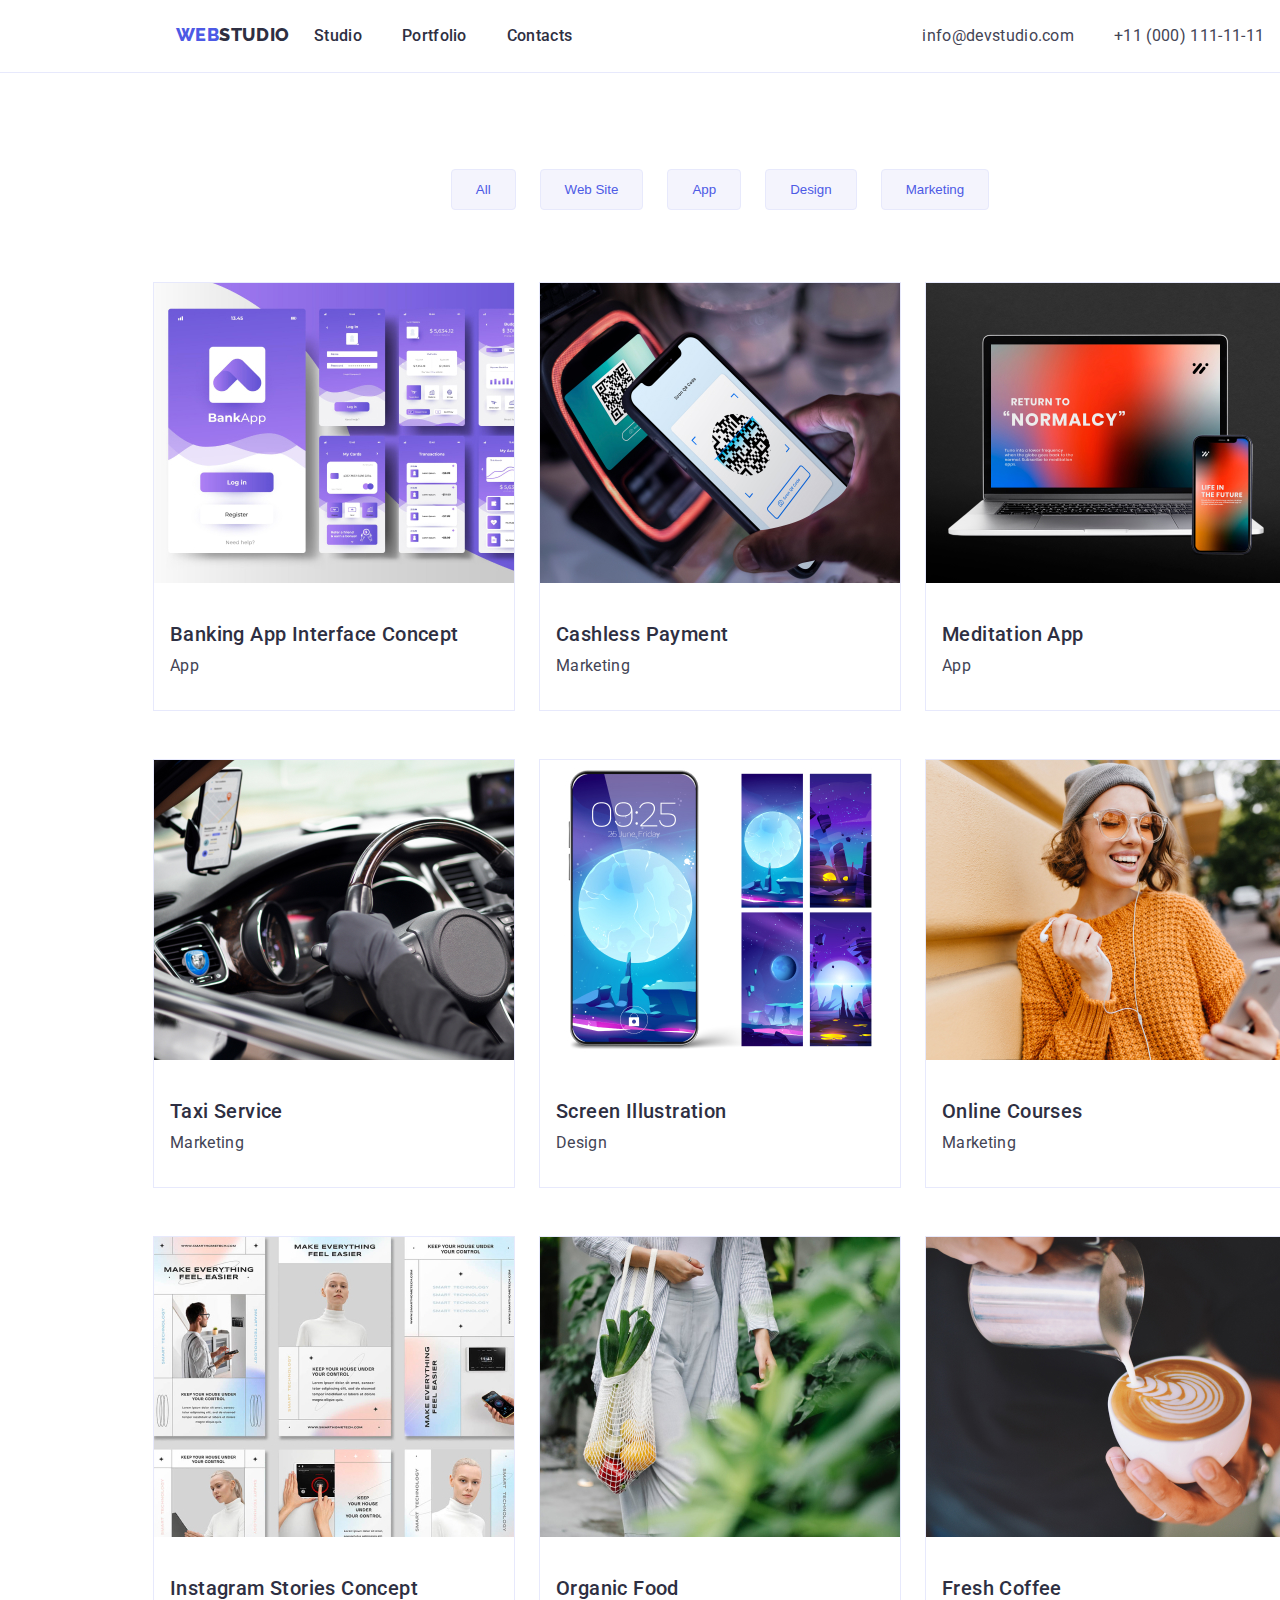
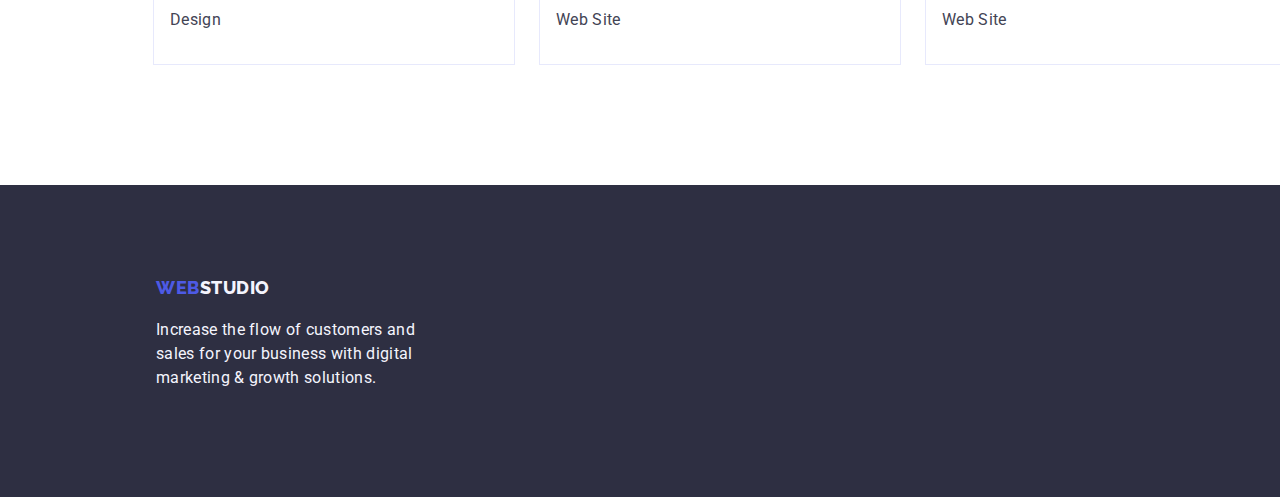
==== portfolio.html @ 3709757a "Initial commit" ====
<!DOCTYPE html>
<html lang="en">
<head>
    <meta charset="UTF-8">
    <meta name="viewport" content="width=\, initial-scale=1.0">
    <title>Portfolio</title>
    <link href="https://fonts.googleapis.com/css2?family=Raleway:wght@800&family=Roboto:wght@400;500;700;900&display=swap"rel="stylesheet">
    
    <link rel="stylesheet" href="./css/style.css">
</head>
<body>
    <header>
        <div class="navigation">
            <nav class="nav-parent">
                <!-- logo -->
                <a href="index.html" target="_parent" class="logo"
                ><span>WEB</span><span>STUDIO</span></a>
                <!-- navigation -->
                <ul class="nav-list">
                    <li>
                        <a href="index.html" target="_parent" class="link">Studio</a>
                    </li>
                    <li>
                        <a href="portfolio.html" target="_parent" class="link">Portfolio</a>
                    </li>
                    <li>
                        <a href="contact.html" target="_parent" class="link">Contacts</a>
                    </li>
                </ul>
            </nav>
            <!-- navigation contact -->
            <ul class="nav-contact">
                <li>
                    <a href="mailto:info@devstudio" target="_parent" class="link">info@devstudio.com</a>
                </li>
                <li>
                    <a href="tel:+110001111111" target="_parent" class="link">+11 (000) 111-11-11</a>
                </li>
            </ul>
        </div>
    </header>
    <main>
        <nav class="nav-btn">
            <button type="button">all</button>
            <button type="button">web site</button>
            <button type="button">app</button>
            <button type="button">design</button>
            <button type="button">marketing</button>
        </nav>
        <section class="picture-container">
            <ul class="picture-parent">
                <li class="picture-list">
                    <img src="./images/app-design.jpg" alt="Banking App" width="360" height="300">
                    <div class="list-disc">
                        <h3>Banking App Interface Concept</h3>
                        <p>App</p>
                    </div>
                </li>
                <li class="picture-list">
                    <img src="./images/qr-code-scanning.jpg" alt="Cashless Payment" width="360" height="300">
                    <div class="list-disc">
                        <h3>Cashless Payment</h3>
                        <p>Marketing</p>
                    </div>
                </li>
                <li class="picture-list">
                    <img src="./images/laptop-phone-display.jpg" alt="Meditation" width="360" height="300">
                    <div class="list-disc">
                        <h3>Meditation App</h3>
                        <p>App</p>
                    </div>
                </li>
            </ul>
            <ul class="picture-parent">
                <li class="picture-list">
                    <img src="./images/car-steering-wheel.jpg" alt="Taxi Service" width="360" height="300">
                    <div class="list-disc">
                        <h3>Taxi Service</h3>
                        <p>Marketing</p>
                    </div>
                </li>
                <li class="picture-list">
                    <img src="./images/phone-screen.jpg" alt="Screen Illustration" width="360" height="300">
                    <div class="list-disc">
                        <h3>Screen Illustration</h3>
                        <p>Design</p>
                    </div>
                </li>
                <li class="picture-list">
                    <img src="./images/smilling.jpg" alt="Online Courses" width="360" height="300">
                    <div class="list-disc">
                        <h3>Online Courses</h3>
                        <p>Marketing</p>
                    </div>
                </li>
            </ul>
            <ul class="picture-parent">
                <li class="picture-list">
                    <img src="./images/AI.jpg" alt="Instagram Stories" width="360" height="300">
                    <div class="list-disc">
                        <h3>Instagram Stories Concept</h3>
                        <p>Design</p>
                    </div>
                </li>
                <li class="picture-list">
                    <img src="./images/food-bag.jpg" alt="Organic Food" width="360" height="300">
                    <div class="list-disc">
                        <h3>Organic Food</h3>
                        <p>Web Site</p>
                    </div>
                </li>
                <li class="picture-list">
                    <img src="./images/coffee.jpg" alt="Fresh Coffee" width="360" height="300">
                    <div class="list-disc">
                        <h3>Fresh Coffee</h3>
                        <p>Web Site</p>
                    </div>
                </li>
            </ul>
        </section>
    </main>
    <footer class="footer-page">
        <div class="footer">
            <a href="index.html" target="_parent" class="logo"><span>WEB</span><span>STUDIO</span></a>
            <p> Increase the flow of customers and <br>
                sales for your business with digital <br>
                marketing & growth solutions.
            </p>
        </div>
    </footer>
</body>
</html>
---- css/style.css ----
:root {
    --IRIS: #4D5AE5;
    --button: #2f3eec;
    --NAVY-BLUE: #2E2F42;
    --CLOUD: #F4F4FD;
    --WHITE: #FFF;
    --SLATE: #434455;
    --ACTIVE: #ff0000;
    --CORNFLOWER: #E7E9FC;
}
/* start of general styling */
body {
    font-family: "Roboto", sans-serif;
    font-size: 16px;
    font-weight: 400;
    color: var(--SLATE);
    line-height: 1.5;
    letter-spacing: 0.32px;
    width: 1440px;
    margin: auto;
}
.logo {
    font-family: "Raleway", sans-serif;
    text-decoration: none;
    font-size: 18px;
    font-weight: 800;
    line-height: 1.16;
    letter-spacing: 0.54px;
    text-transform: uppercase;
}
.logo span:nth-child(1) {
    color: var(--IRIS);
}
.logo span:nth-child(2) {
    color: var(--NAVY-BLUE);
}
.nav-list,
.nav-contact {
    margin: 0;
    list-style: none;
    padding-left: 0;
}
.nav-list .link {
    color: var(--NAVY-BLUE);
    text-decoration: none;
    font-weight: 500;
}
.nav-contact .link {
    color: var(--SLATE);
    text-decoration: none;
}
.link:hover,
.link:focus {
    color: var(--IRIS);
}
.hero {
    background-color: var(--NAVY-BLUE);
}
.hero-text {
    color: var(--WHITE);
    text-align: center;
    font-size: 56px;
    font-weight: 700;
    line-height: 1.07;
    letter-spacing: 1.12px;
}
.hero-btn {
    border: none;
    color: var(--WHITE);
    border-radius: 4px;
    background: var(--IRIS);
    font-weight: 500;
    letter-spacing: 0.64px;
}
.hero-btn:hover,
.hero-btn:focus {
    background-color: var(--button);
}
.body-text-list,
.body-feature-list,
.body-team-list {
    list-style: none;
    padding-left: 0;
}
.body-text-list h3 {
    color: var(--NAVY-BLUE);
    font-size: 20px;
    font-weight: 500;
    letter-spacing: 0.4px;
}
.body-head {
    font-size: 36px;
    font-weight: 700;
    line-height: 1.11;
    letter-spacing: 0.72px;
    text-transform: capitalize;
    text-align: center;
}
.footer-page,
.footer-page span:nth-child(2) {
    background-color: var(--NAVY-BLUE);
    color: var(--CLOUD);
}
/* end of general styling */

/* start of navigation positioning */
.navigation {
    display: flex;
    height: 72px;
    flex-shrink: 0;
    border-bottom: 1px solid var(--CORNFLOWER);
    background: var(--WHITE);
    align-items: center;
    justify-content: center;
}
.logo {
    display: inline-flex;
    height: 24px;
    flex-shrink: 0;
}
.nav-list {
    display: inline-flex;
    gap: 40px;
    padding-inline-start: 20px;
}
.nav-contact {
    display: inline-flex;
    padding-inline-start: 350px;
    gap: 40px;
}
/* end of navigation positionine */

/* start of hero section */
.hero {
    display: flex;
    align-items: center;
    justify-content: center;
    flex-direction: column;
    text-transform: uppercase;
    height: 600px;
    flex-shrink: 0;
}
.hero-btn {
    display: inline-flex;
    padding: 16px 32px;
    align-items: flex-start;
    gap: 10px;
}
/* end of hero section */

/* start of section 1 */
.body-text {
    display: flex;
    height: 300px;
    align-items: center;
    justify-content: center;
    background-color: var(--WHITE);
}
.body-text-list li {
    display: inline-flex;
    flex-direction: column;
    width: 264px;
    padding-left: 24px;
}
.body-text-list li h3{
    margin-bottom: 0;
}
/* end of section 1 */

/* start of section 2 */
.body-feature {
    display: flex;
    height: 500px;
    align-items: center;
    justify-content: center;
    flex-direction: column;
    background-color: var(--WHITE);
}
.body-feature-list {
    display: inline-flex;
    gap: 20px;
}
.body-feature-list li {
    border: 1px solid var(--CORNFLOWER);
    background: url(<path-to-image>), lightgray -72.845px -19px / 144.444% 112.667% no-repeat;
}
/* end of section 2 */

/* start of section 3 */
.body-team {
    display: flex;
    height: 732px;
    align-items: center;
    justify-content: center;
    flex-direction: column;
    background-color: var(--CLOUD);
}
.body-team-list {
    display: inline-flex;
    text-align: center;
    gap: 20px;
}
.image-list {
    display: inline-flex;
    padding-bottom: 0px;
    flex-direction: column;
    align-items: center;

    border-radius: 0px 0px 4px 4px;
    background: var(--WHITE, #FFF);
    box-shadow: 0px 2px 1px 0px rgba(46, 47, 66, 0.08), 
    0px 1px 1px 0px rgba(46, 47, 66, 0.16), 
    0px 1px 6px 0px rgba(46, 47, 66, 0.08);
}
.image-disc {
    display: inline-flex;
    margin-top: 32px;
    margin-bottom: 32px;
    width: 232px;
    flex-direction: column;
    justify-content: center;
    align-items: center;
    gap: 8px;
}
.image-disc h2,
.image-disc p {
    display: inline-flex;
    flex-direction: column;
    margin: 0;
}
/* end of section 3 */

/* start of footer */
.footer-page {
    display: flex;
    height: 312px;
    align-items: center;
    padding-inline-start: 156px;
    padding-inline-end: 156px;
}
.footer .logo{
    display: inline-flex;
    flex-shrink: 0;
}
/* end of footer */

/* start general styling for Portfolio page */
.nav-btn button {
    font-weight: 500;
    text-transform: capitalize;
    color: var(--IRIS);
    padding: 12px 24px;

    border-radius: 4px;
    border: 1px solid var(--CORNFLOWER);
    background: var(--CLOUD);
}

.nav-btn button:hover {
    color: var(--WHITE);
    background-color: var(--IRIS);
}

.picture-parent {
    list-style: none;
}

.picture-list h3 {
    font-size: 20px;
    font-weight: 500;
    color: var(--NAVY-BLUE);
    line-height: 1.2;
    letter-spacing: 0.4px;
}

.picture-list {
    border: 1px solid var(--CORNFLOWER);
    background: var(--WHITE);
}

/* end of general styling for Portfolio page */

/* start of nav button */
.nav-btn {
    display: flex;
    align-items: center;
    justify-content: center;
    gap: 24px;

    margin-top: 96px;
    margin-left: 427px;
    margin-right: 427px;
    margin-bottom: 72px;
}

/* end of nav button */

/* start of picture list */
.picture-container {
    display: flex;
    flex-direction: column;
    padding-bottom: 72px;
}

.picture-parent {
    display: flex;
    align-items: center;
    justify-content: center;
    padding-left: 156px;
    padding-right: 156px;
    gap: 24px;
    margin: 0;
    padding-bottom: 48px;
}
.list-disc {
    display: inline-flex;
    align-items: flex-start;
    justify-content: center;
    flex-direction: column;
    padding: 0px 16px;
    padding-top: 32px;
    padding-bottom: 32px;
    gap: 8px;
    height: 56px;
    width: 328px;
}
.list-disc h3,
.list-disc p {
    margin: 0;
}
/* end of picture list */
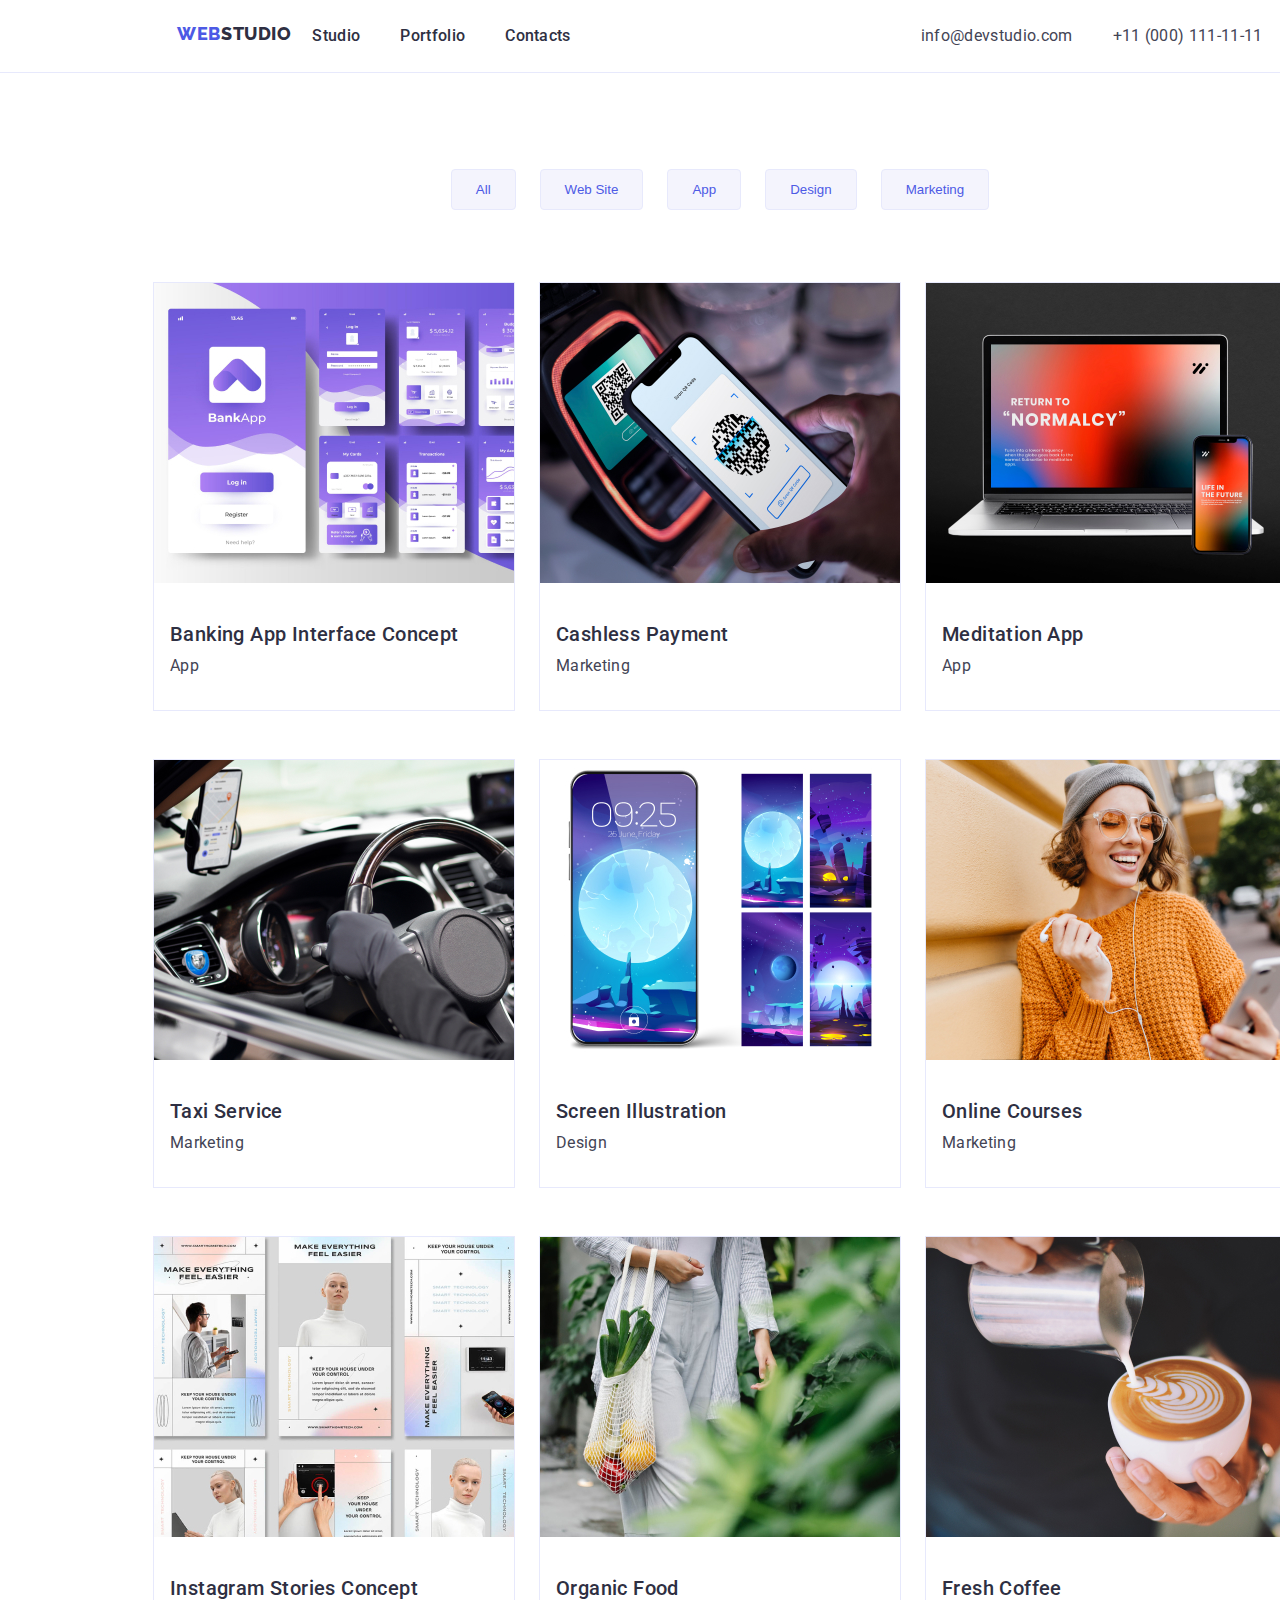
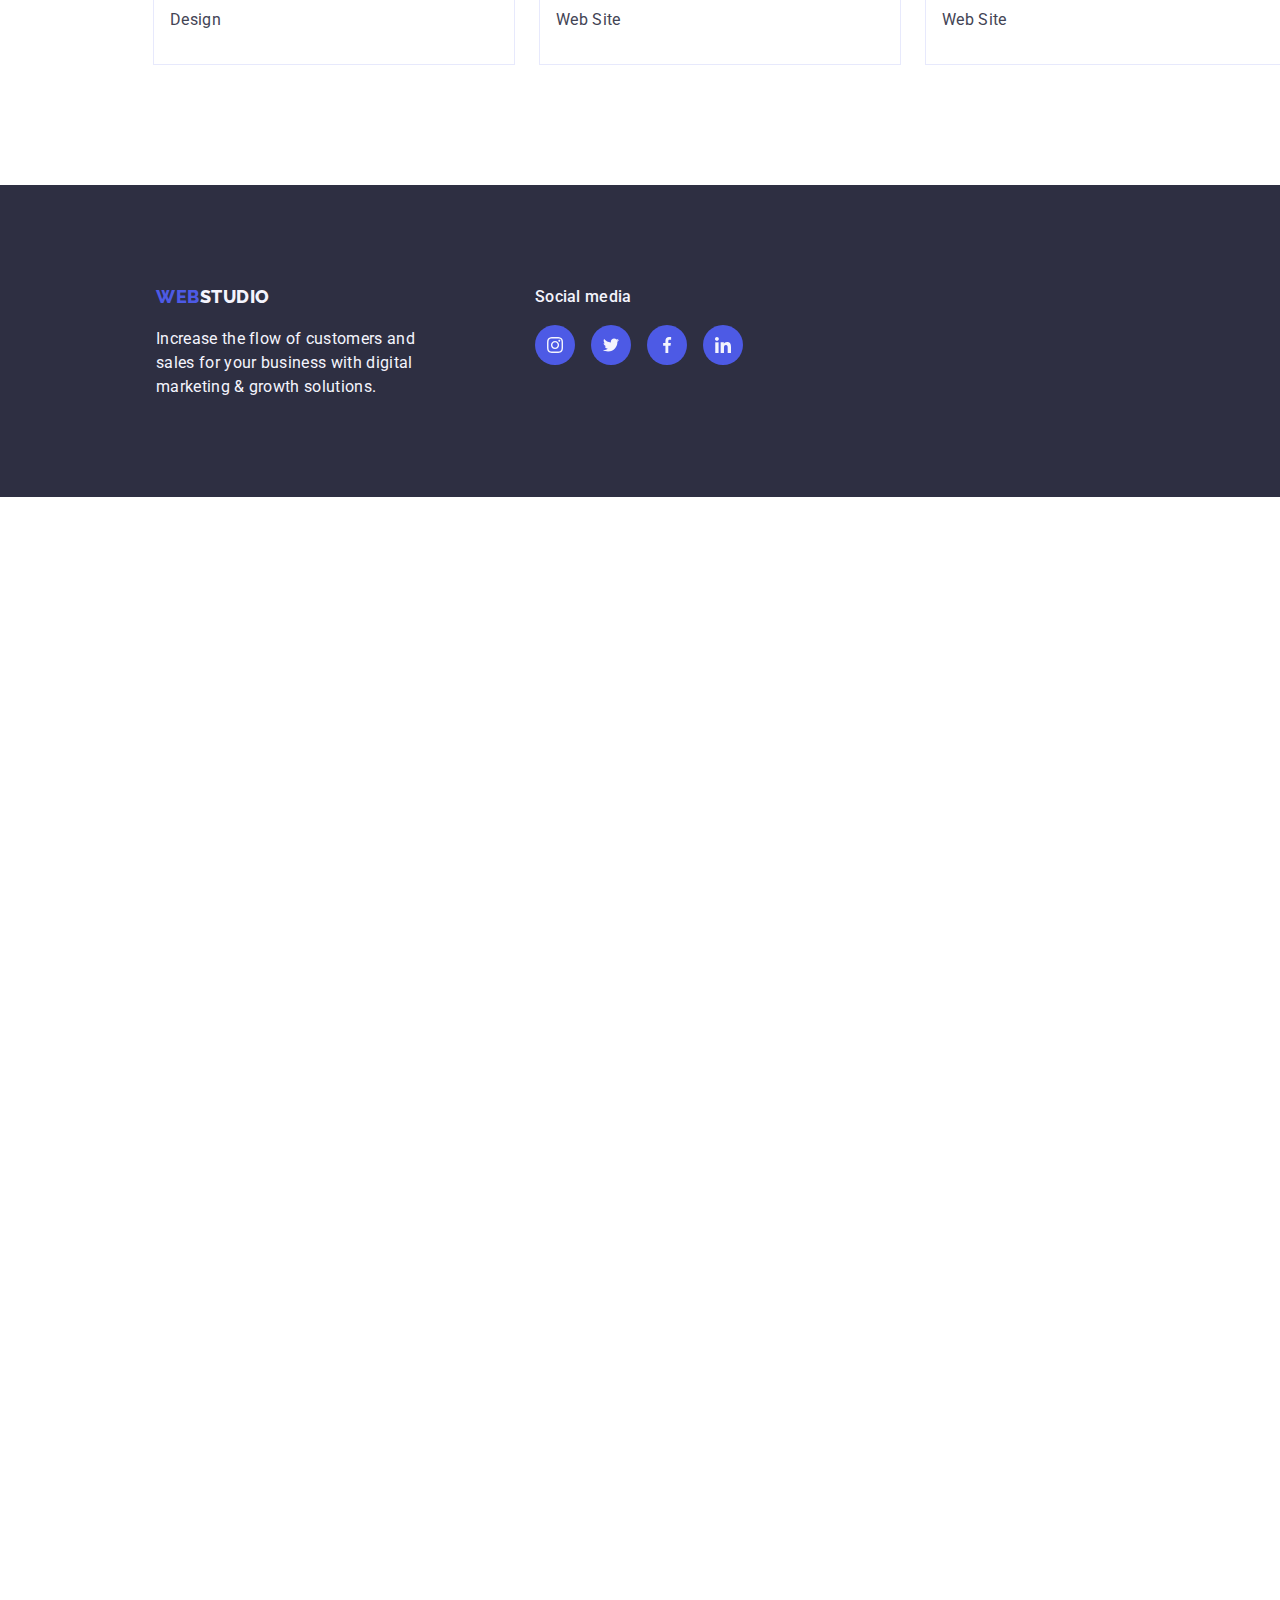
==== commit 8b3b3db8: "new image formation" ====
--- a/portfolio.html
+++ b/portfolio.html
@@ -127,6 +127,23 @@
                 marketing & growth solutions.
             </p>
         </div>
+        <div class="social-container">
+            <p class="social-head">Social media</p>
+            <ul class="social-list">
+                <li>
+                    <img src="./images/Ellipse.svg" alt="instagram">
+                </li>
+                <li>
+                    <img src="./images/Ellipse (1).svg" alt="twiter">
+                </li>
+                <li>
+                    <img src="./images/Ellipse (2).svg" alt="facebook">
+                </li>
+                <li>
+                    <img src="./images/Ellipse (3).svg" alt="linkedin">
+                </li>
+            </ul>
+        </div>
     </footer>
 </body>
 </html>
--- a/css/style.css
+++ b/css/style.css
@@ -1,5 +1,6 @@
 :root {
     --IRIS: #4D5AE5;
+    --OCEAN: #404BBF;
     --button: #2f3eec;
     --NAVY-BLUE: #2E2F42;
     --CLOUD: #F4F4FD;
@@ -7,6 +8,7 @@
     --SLATE: #434455;
     --ACTIVE: #ff0000;
     --CORNFLOWER: #E7E9FC;
+    --GREY: rgba(46, 47, 66, 0.70);
 }
 /* start of general styling */
 body {
@@ -17,6 +19,7 @@
     line-height: 1.5;
     letter-spacing: 0.32px;
     width: 1440px;
+    height: 3200px;
     margin: auto;
 }
 .logo {
@@ -35,7 +38,8 @@
     color: var(--NAVY-BLUE);
 }
 .nav-list,
-.nav-contact {
+.nav-contact,
+.customer-list {
     margin: 0;
     list-style: none;
     padding-left: 0;
@@ -54,7 +58,7 @@
     color: var(--IRIS);
 }
 .hero {
-    background-color: var(--NAVY-BLUE);
+    background-image: url(/images/Dark-bg.png), url(/images/people-office.png);
 }
 .hero-text {
     color: var(--WHITE);
@@ -78,7 +82,7 @@
 }
 .body-text-list,
 .body-feature-list,
-.body-team-list {
+.body-team-list{
     list-style: none;
     padding-left: 0;
 }
@@ -96,6 +100,16 @@
     text-transform: capitalize;
     text-align: center;
 }
+.customer-head{
+    color: var(--NAVY-BLUE, #2E2F42);
+        text-align: center;
+        font-family: Roboto;
+        font-size: 36px;
+        font-weight: 700;
+        line-height: 1.111;
+        letter-spacing: 0.72px;
+        text-transform: capitalize;
+}
 .footer-page,
 .footer-page span:nth-child(2) {
     background-color: var(--NAVY-BLUE);
@@ -113,6 +127,10 @@
     align-items: center;
     justify-content: center;
 }
+.nav-parent {
+    display: inline-flex;
+
+}
 .logo {
     display: inline-flex;
     height: 24px;
@@ -128,7 +146,8 @@
     padding-inline-start: 350px;
     gap: 40px;
 }
-/* end of navigation positionine */
+
+/* end of navigation positioning */
 
 /* start of hero section */
 .hero {
@@ -155,15 +174,27 @@
     align-items: center;
     justify-content: center;
     background-color: var(--WHITE);
+    padding-top: 120px;
 }
 .body-text-list li {
     display: inline-flex;
     flex-direction: column;
     width: 264px;
     padding-left: 24px;
-}
-.body-text-list li h3{
-    margin-bottom: 0;
+    gap: 8px;
+}
+.body-text-list li h3,
+.body-text-list li p{
+    margin: 0;
+}
+.body-img{
+    display: flex;
+    justify-content: center;
+    width: 264px;
+    height: 112px;
+    flex-shrink: 0;
+    border-radius: 4px;
+    background: var(--CLOUD);
 }
 /* end of section 1 */
 
@@ -175,21 +206,19 @@
     justify-content: center;
     flex-direction: column;
     background-color: var(--WHITE);
+    padding-top: 120px;
+    padding-bottom: 120px;
 }
 .body-feature-list {
     display: inline-flex;
     gap: 20px;
-}
-.body-feature-list li {
-    border: 1px solid var(--CORNFLOWER);
-    background: url(<path-to-image>), lightgray -72.845px -19px / 144.444% 112.667% no-repeat;
 }
 /* end of section 2 */
 
 /* start of section 3 */
 .body-team {
     display: flex;
-    height: 732px;
+    height: 788px;
     align-items: center;
     justify-content: center;
     flex-direction: column;
@@ -228,20 +257,71 @@
     flex-direction: column;
     margin: 0;
 }
+.team-social {
+    display: inline-flex;
+    gap: 24px;
+}
 /* end of section 3 */
+
+/* start of customer section */
+.customer-container {
+    display: flex;
+    justify-content: center;
+    flex-direction: column;
+    padding-bottom: 120px;
+    padding-top: 120px;
+    gap: 72px;
+}
+.customer-list{
+    display: inline-flex;
+    justify-content: center;
+    gap: 24px;
+}
+.customer-list img {
+    width: 168px;
+    height: 88px;
+}
+/* end of customer section */
 
 /* start of footer */
 .footer-page {
     display: flex;
     height: 312px;
-    align-items: center;
     padding-inline-start: 156px;
     padding-inline-end: 156px;
 }
-.footer .logo{
-    display: inline-flex;
-    flex-shrink: 0;
-}
+.footer {
+    display: flex;
+    flex-direction: column;
+    padding-top: 101.5px;
+}
+.logo{
+    display: inline-flex;
+    height: 24px;
+    width: 115px;
+}
+.social-container {
+    display: inline-flex;
+    flex-direction: column;
+    gap: 16px;
+    padding-top: 100px;
+    padding-left: 120px;
+}
+.social-head {
+    font-weight: 500;
+    line-height: 1.5;
+    letter-spacing: 0.32px;
+    padding: 0;
+    margin: 0;
+}
+.social-list {
+    display: flex;
+    padding: 0;
+    margin: 0;
+    gap: 16px;
+    list-style: none;
+}
+
 /* end of footer */
 
 /* start general styling for Portfolio page */
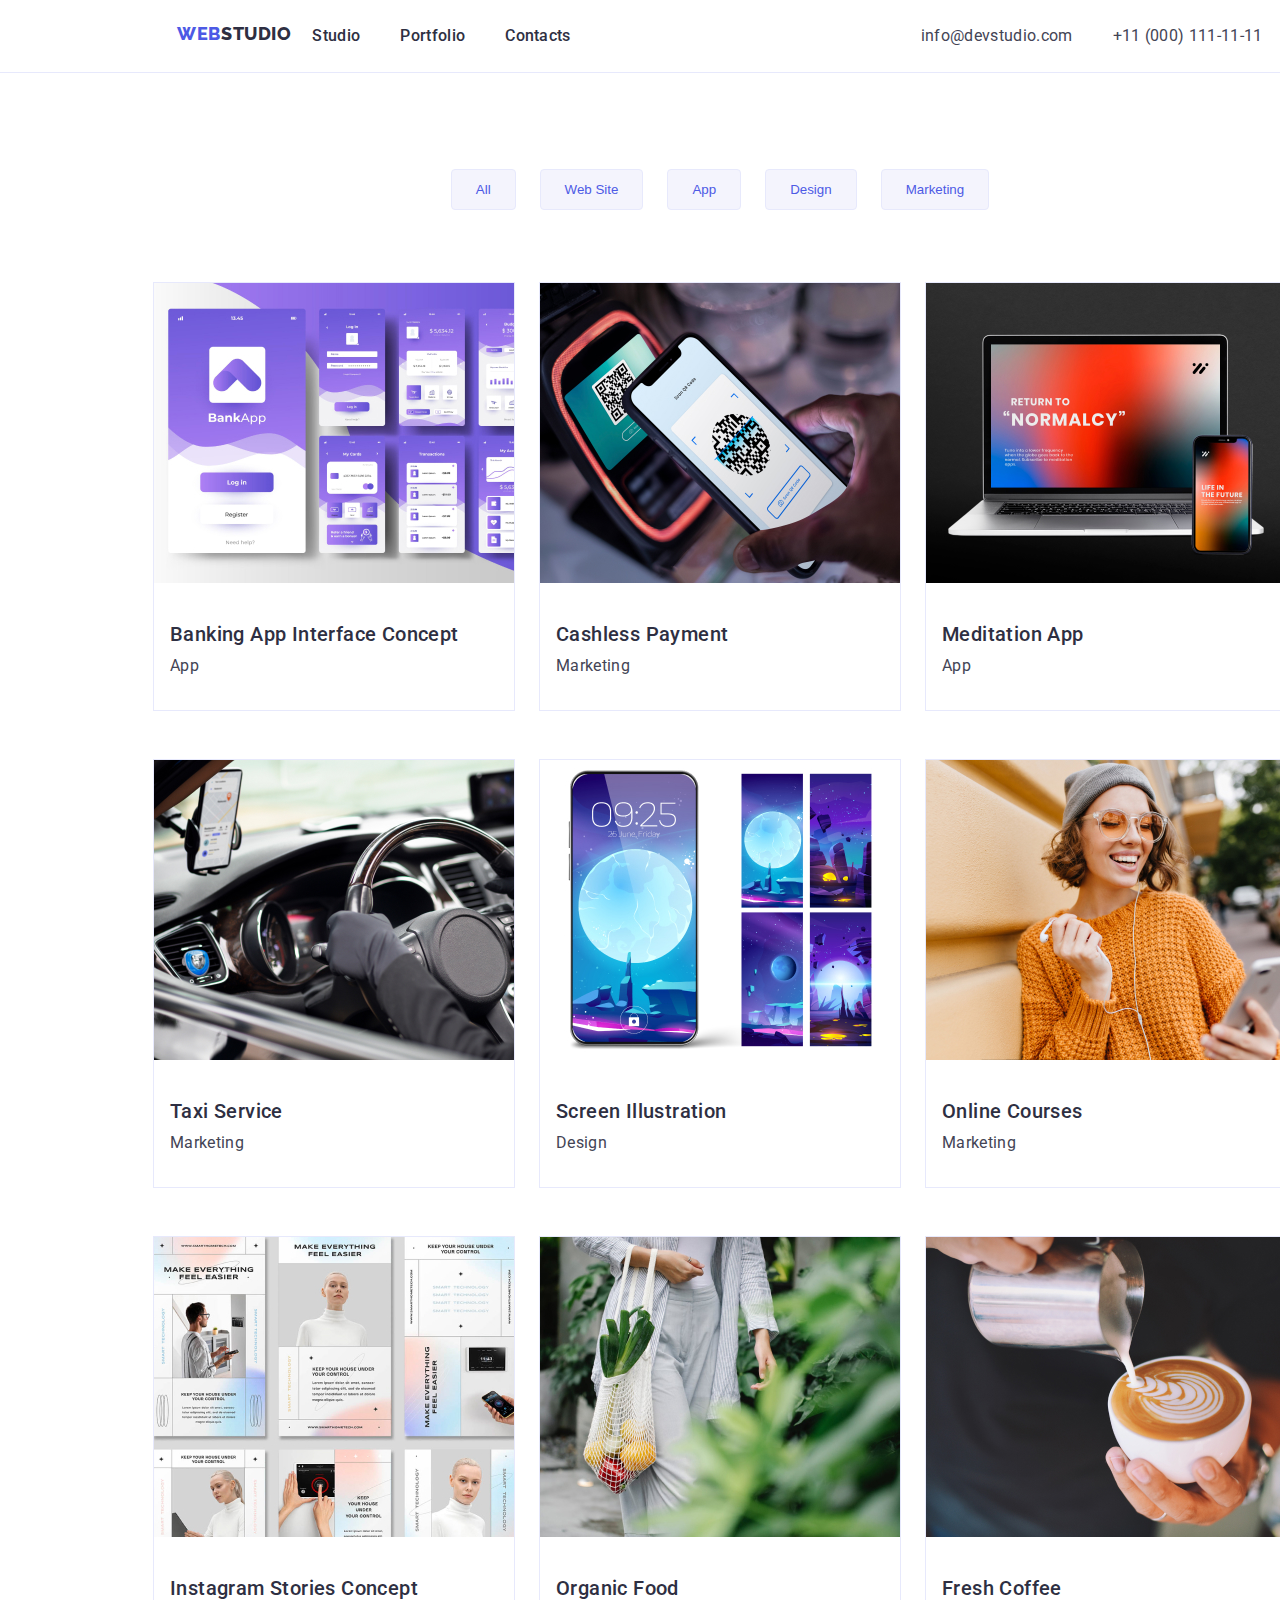
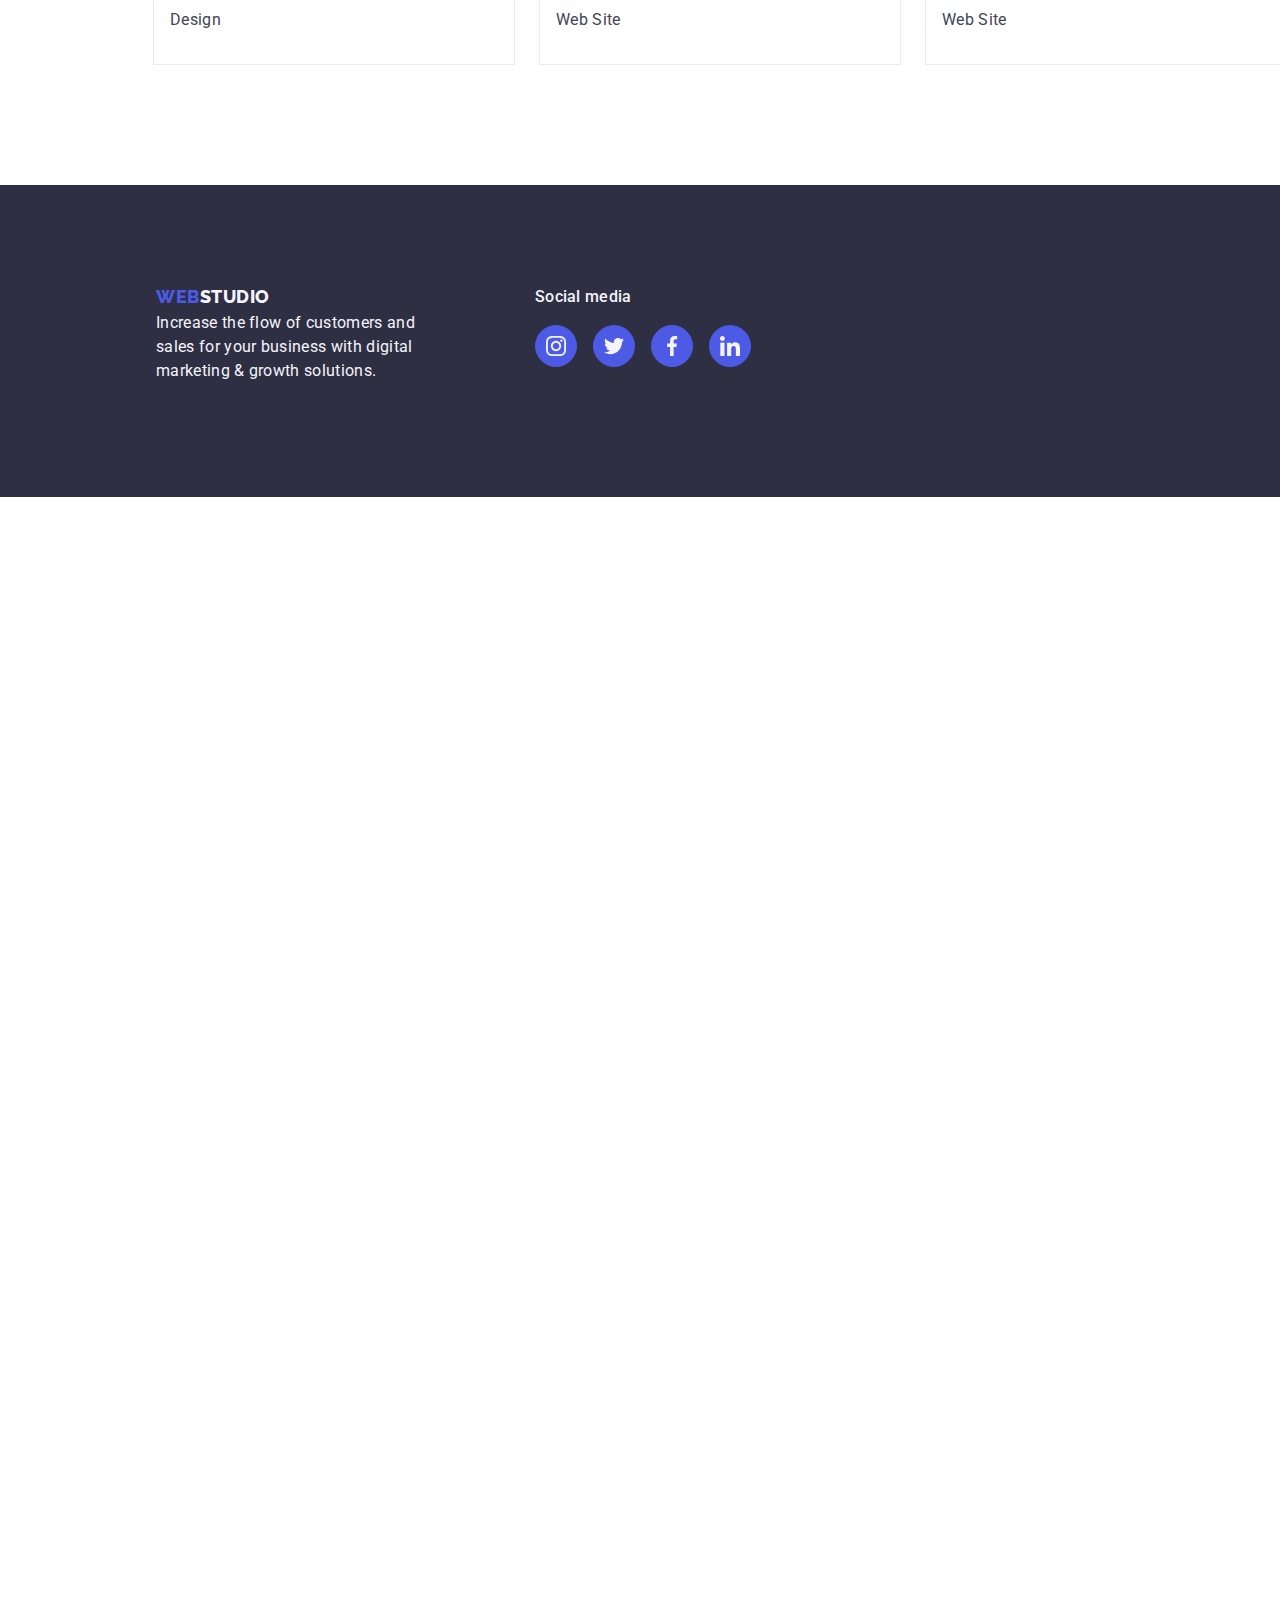
==== commit 9f118988: "Update portfolio.html" ====
--- a/portfolio.html
+++ b/portfolio.html
@@ -13,18 +13,17 @@
         <div class="navigation">
             <nav class="nav-parent">
                 <!-- logo -->
-                <a href="index.html" target="_parent" class="logo"
-                ><span>WEB</span><span>STUDIO</span></a>
+                <a href="index.html" target="_parent" class="logo"><span>WEB</span><span>STUDIO</span></a>
                 <!-- navigation -->
                 <ul class="nav-list">
                     <li>
-                        <a href="index.html" target="_parent" class="link">Studio</a>
+                        <a href="index.html" target="_parent" class="link nav-link">Studio</a>
                     </li>
                     <li>
-                        <a href="portfolio.html" target="_parent" class="link">Portfolio</a>
+                        <a href="portfolio.html" target="_parent" class="link nav-link">Portfolio</a>
                     </li>
                     <li>
-                        <a href="contact.html" target="_parent" class="link">Contacts</a>
+                        <a href="contact.html" target="_parent" class="link nav-link">Contacts</a>
                     </li>
                 </ul>
             </nav>
@@ -131,16 +130,24 @@
             <p class="social-head">Social media</p>
             <ul class="social-list">
                 <li>
-                    <img src="./images/Ellipse.svg" alt="instagram">
+                    <svg class="icons">
+                        <use href="/images/icons.svg#icon-instagram" width="20" height="20"></use>
+                    </svg>
                 </li>
                 <li>
-                    <img src="./images/Ellipse (1).svg" alt="twiter">
+                    <svg class="icons">
+                        <use href="/images/icons.svg#icon-twitter" width="20" height="20"></use>
+                    </svg>
                 </li>
                 <li>
-                    <img src="./images/Ellipse (2).svg" alt="facebook">
+                    <svg class="icons">
+                        <use href="/images/icons.svg#icon-facebook" width="20" height="20"></use>
+                    </svg>
                 </li>
                 <li>
-                    <img src="./images/Ellipse (3).svg" alt="linkedin">
+                    <svg class="icons">
+                        <use href="/images/icons.svg#icon-linkedin" width="20" height="20"></use>
+                    </svg>
                 </li>
             </ul>
         </div>
--- a/css/style.css
+++ b/css/style.css
@@ -9,6 +9,12 @@
     --ACTIVE: #ff0000;
     --CORNFLOWER: #E7E9FC;
     --GREY: rgba(46, 47, 66, 0.70);
+    --GREEN: #31D0AA;
+    --LIGHT-SLATE: #8E8F99;
+}
+* {
+    margin: 0;
+    padding: 0;
 }
 /* start of general styling */
 body {
@@ -55,7 +61,13 @@
 }
 .link:hover,
 .link:focus {
-    color: var(--IRIS);
+    color: var(--OCEAN);
+    cursor: pointer;
+}
+.nav-link:hover {
+    padding-bottom: 20px;
+    border-radius: 2px;
+    border-bottom: 4px solid var(--OCEAN);
 }
 .hero {
     background-image: url(/images/Dark-bg.png), url(/images/people-office.png);
@@ -78,7 +90,8 @@
 }
 .hero-btn:hover,
 .hero-btn:focus {
-    background-color: var(--button);
+    background-color: var(--OCEAN);
+    cursor: pointer;
 }
 .body-text-list,
 .body-feature-list,
@@ -192,9 +205,12 @@
     justify-content: center;
     width: 264px;
     height: 112px;
-    flex-shrink: 0;
-    border-radius: 4px;
+    border-radius: 4px 4px 0 0;
     background: var(--CLOUD);
+}
+.icons-body {
+    display: inline-flex;
+    padding: 24px 100px;
 }
 /* end of section 1 */
 
@@ -258,8 +274,29 @@
     margin: 0;
 }
 .team-social {
+    display: flex;
+    padding: 0;
+    margin: 0;
+    gap: 16px;
+    list-style: none;
+}
+.team-social li {
     display: inline-flex;
     gap: 24px;
+    height: 40px;
+    background-color: var(--IRIS);
+    width: 40px;
+    border: 1px solid var(--IRIS);
+    border-radius: 50%;
+}
+.icons-team {
+    padding: 10px;
+        fill: var(--CLOUD);
+}
+.team-social li:hover {
+    cursor: pointer;
+    background-color: var(--OCEAN);
+    border-color: var(--OCEAN);
 }
 /* end of section 3 */
 
@@ -277,9 +314,25 @@
     justify-content: center;
     gap: 24px;
 }
-.customer-list img {
+.customer-list li {
+    display: inline-flex;
     width: 168px;
     height: 88px;
+    flex-shrink: 0;
+    border-radius: 4px;
+    border: 1px solid var(--LIGHT-SLATE);
+}
+.icons-customer {
+    padding: 16px 32px;
+    width: 104px;
+    height: 56px;
+    fill: var(--LIGHT-SLATE);
+}
+.icons-customer:hover,
+.customer-list li:hover {
+    border-color: var(--OCEAN);
+    cursor: pointer;
+    fill: var(--OCEAN);
 }
 /* end of customer section */
 
@@ -320,6 +373,23 @@
     margin: 0;
     gap: 16px;
     list-style: none;
+}
+.social-list li {
+    display: inline-flex;
+    height: 40px;
+    background-color: var(--IRIS);
+    width: 40px;
+    border: 1px solid var(--IRIS);
+    border-radius: 50%;
+}
+.social-list li:hover{
+    cursor: pointer;
+    background-color: var(--GREEN);
+    border-color: var(--GREEN);
+}
+.icons {
+    padding: 10px;
+    fill: var(--CLOUD);
 }
 
 /* end of footer */
